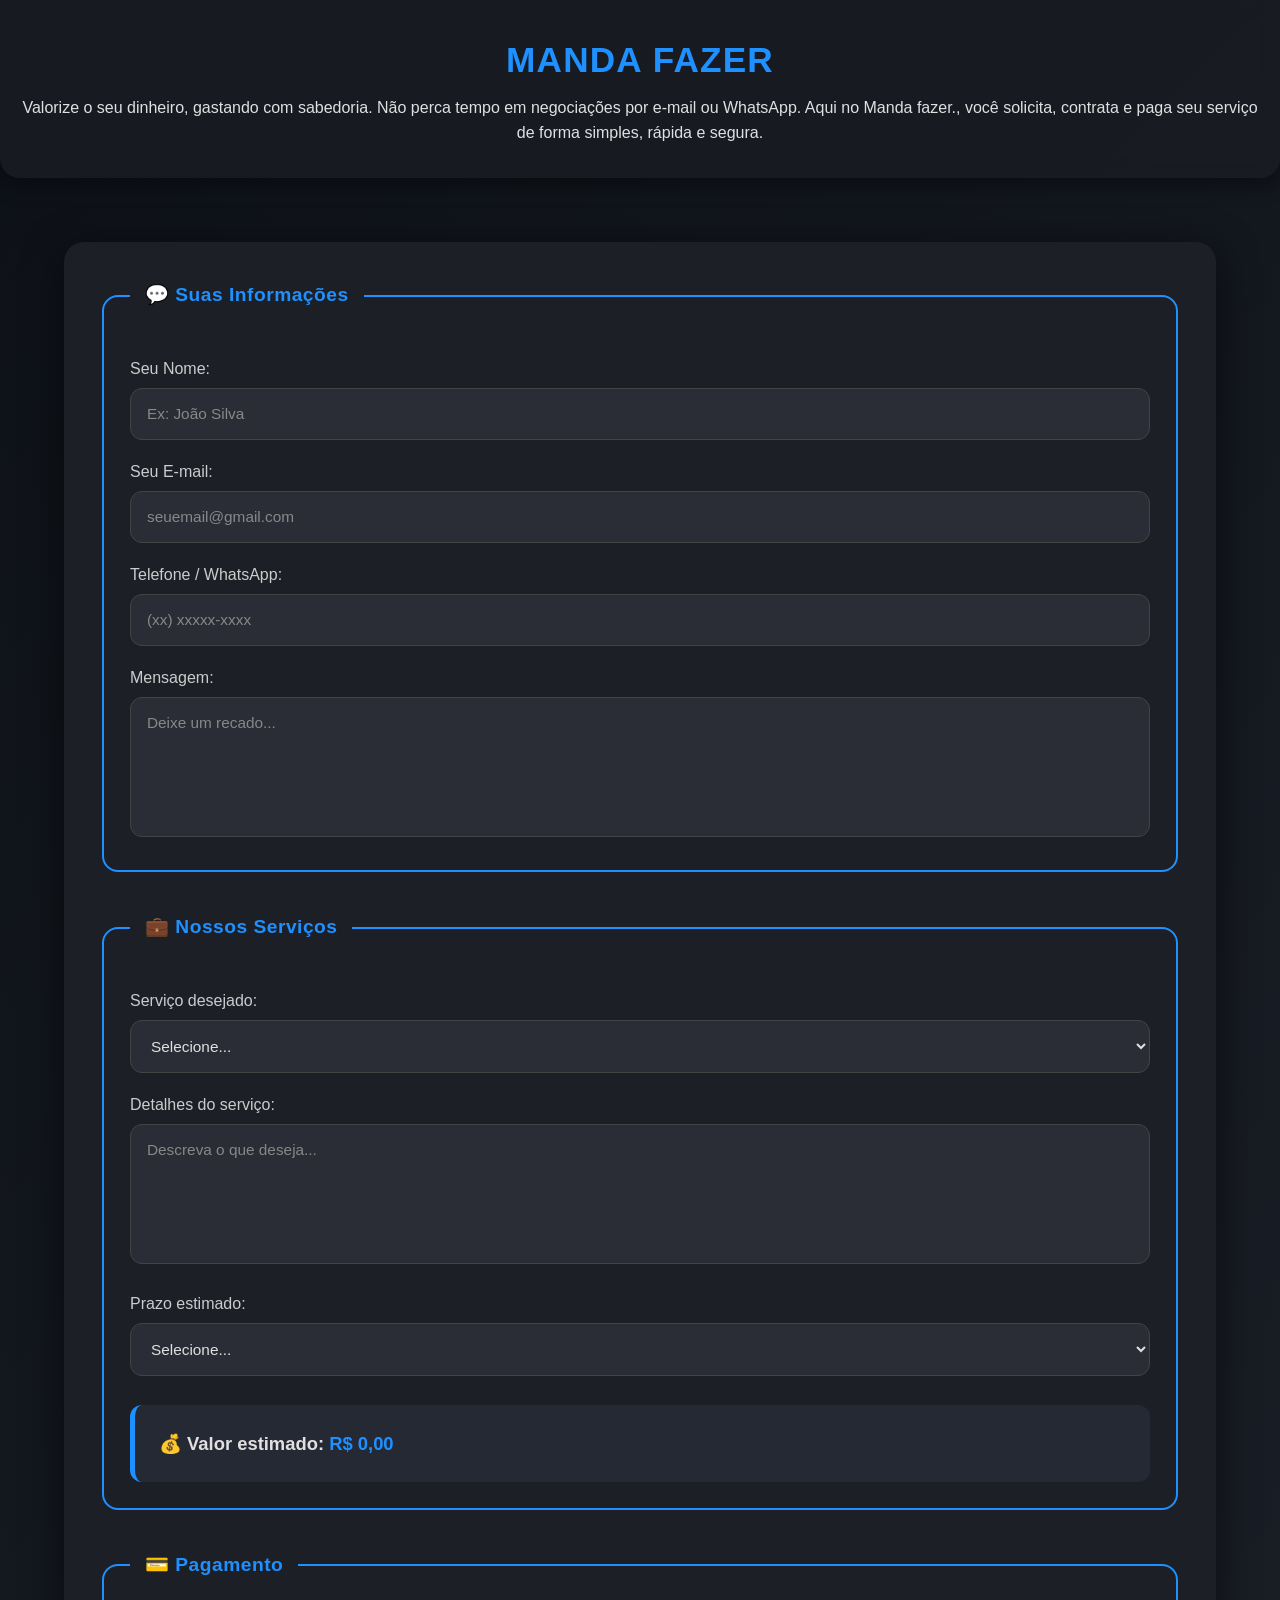
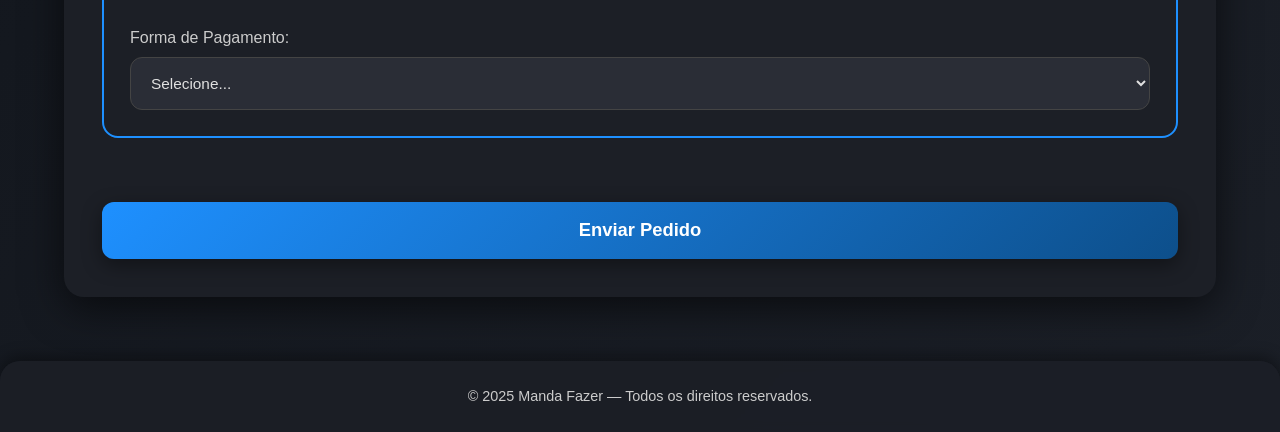
==== index.html @ 8637ea9d "subi os arquivos" ====
<!DOCTYPE html>
<html lang="pt-br">

<head>
    <meta charset="UTF-8">
    <meta name="viewport" content="width=device-width, initial-scale=1.0">
    <title>Manda Fazer</title>
    <link rel="stylesheet" href="css/style.css">
</head>

<body>
    <header>
        <div class="logo">
            <h1>Manda Fazer</h1>
            <p>Valorize o seu dinheiro, gastando com sabedoria. Não perca tempo em negociações por e-mail ou WhatsApp.
                Aqui no Manda fazer., você solicita, contrata e paga seu serviço de forma simples, rápida e segura.</p>
        </div>
    </header>

    <main class="container">
        <form id="formulario" action="https://formspree.io/f/manpbnar" method="POST">
            <!-- INFORMAÇÕES DO CLIENTE -->
            <fieldset>
                <legend>💬 Suas Informações</legend>

                <label for="nome">Seu Nome:</label>
                <input type="text" id="nome" name="nome" placeholder="Ex: João Silva" required>

                <label for="email">Seu E-mail:</label>
                <input type="email" id="email" name="email" placeholder="seuemail@gmail.com" required>

                <label for="contato">Telefone / WhatsApp:</label>
                <input type="tel" id="contato" name="contato" placeholder="(xx) xxxxx-xxxx" required>

                <label for="mensagem">Mensagem:</label>
                <textarea id="mensagem" name="mensagem" placeholder="Deixe um recado..." required></textarea>
            </fieldset>

            <!-- SERVIÇOS -->
            <fieldset>
                <legend>💼 Nossos Serviços</legend>

                <label for="servico">Serviço desejado:</label>
                <select id="servico" name="servico" required>
                    <option value="">Selecione...</option>
                    <option value="site">Criação de Site</option>
                    <option value="logo">Criação de Logo</option>
                    <option value="trabalho">Trabalhos Escolares</option>
                    <option value="outro">Outro</option>
                </select>

                <!-- Campos extras -->
                <div id="trabalho-opcoes" class="hidden">
                    <label for="serie">Série / Sala:</label>
                    <input type="text" id="serie" name="serie" placeholder="Ex: 2º Ano - Sala A">

                    <label for="tipo-trabalho">Tipo de trabalho:</label>
                    <select id="tipo-trabalho" name="tipo-trabalho">
                        <option value="">Selecione...</option>
                        <option value="sala-futuro">Sala do Futuro</option>
                        <option value="digitado">Digitado e impresso</option>
                        <option value="manuscrito">Manuscrito</option>
                    </select>

                    <div id="sala-futuro-opcoes" class="hidden">
                        <label for="tipo-futuro">Escolha o tipo:</label>
                        <select id="tipo-futuro" name="tipo-futuro">
                            <option value="">Selecione...</option>
                            <option value="tarefa">Tarefa</option>
                            <option value="exp">EXP</option>
                        </select>
                    </div>

                    <!-- Campos de RA e Senha (ocultos inicialmente) -->
                    <div id="ra-senha" class="hidden">
                        <label for="ra">RA (Registro do Aluno):</label>
                        <input type="text" id="ra" name="ra" placeholder="Ex: 123456" autocomplete="username">

                        <label for="senha">Senha de acesso à Sala do Futuro:</label>
                        <input type="password" id="senha" name="senha" placeholder="Senha de acesso"
                            autocomplete="current-password">

                        <p class="info-pequena">O seu RA e a senha de acesso serão usados apenas para identificar sua
                            Sala do Futuro. Após a conclusão das atividades, você pode ficar tranquilo: será notificado
                            e todas as suas informações, incluindo senha e cadastro, serão imediatamente excluídas,
                            garantindo total segurança e privacidade.</p>
                    </div>
                </div>

                <label for="detalhe">Detalhes do serviço:</label>
                <textarea id="detalhe" name="detalhe" placeholder="Descreva o que deseja..." required></textarea>

                <label for="prazo">Prazo estimado:</label>
                <select id="prazo" name="prazo" required>
                    <option value="">Selecione...</option>
                    <option value="urgente">Urgente (até 7 dias)</option>
                    <option value="medio">Médio (2 a 4 semanas)</option>
                    <option value="longo">Longo prazo (mais de 1 mês)</option>
                </select>

                <!-- Exibição do valor -->
                <div class="preco-box">
                    <p><strong>💰 Valor estimado:</strong> <span id="valor-servico">R$ 0,00</span></p>
                </div>
            </fieldset>

            <!-- PAGAMENTO -->
            <fieldset>
                <legend>💳 Pagamento</legend>
                <label for="pagamento">Forma de Pagamento:</label>
                <select id="pagamento" name="pagamento" required>
                    <option value="">Selecione...</option>
                    <option value="pix">Chave PIX</option>
                    <option value="cartao">Cartão</option>
                    <option value="boleto">Boleto Bancário</option>
                    <option value="dinheiro">Dinheiro</option>
                </select>
            </fieldset>

            <button type="submit">Enviar Pedido</button>
            <p id="statusMsg"></p>
        </form>
    </main>

    <footer>
        <p>© 2025 Manda Fazer — Todos os direitos reservados.</p>
    </footer>

    <script src="js/script.js"></script>
</body>

</html>
---- css/style.css ----
/* ======= GLOBAL ======= */
* {
  margin: 0;
  padding: 0;
  box-sizing: border-box;
  font-family: "Poppins", sans-serif;
}

html {
  font-size: 16px; /* Base para rem */
}

body {
  background: linear-gradient(135deg, #0d1117, #1b1f27);
  color: #e0e0e0;
  min-height: 100vh;
  display: flex;
  flex-direction: column;
  line-height: 1.6;
  transition: background 0.3s ease, color 0.3s ease;
  font-size: 1rem;
}

/* ======= HEADER ======= */
header {
  background: rgba(25, 28, 34, 0.95);
  text-align: center;
  padding: 2rem 1rem;
  box-shadow: 0 8px 20px rgba(0, 0, 0, 0.4);
  backdrop-filter: blur(8px);
  border-bottom-left-radius: 20px;
  border-bottom-right-radius: 20px;
}

header h1 {
  color: #1e90ff;
  font-size: clamp(1.5rem, 4vw, 2.2rem); /* cresce conforme a tela */
  font-weight: 800;
  margin-bottom: 0.4rem;
  letter-spacing: 1.2px;
  text-transform: uppercase;
}

/* ======= FORM CONTAINER ======= */
.container {
  background: #1c1f26;
  border-radius: 20px;
  box-shadow: 0 10px 40px rgba(0, 0, 0, 0.6);
  padding: clamp(2rem, 3vw, 3rem);
  max-width: 90%;
  margin: 4rem auto;
  width: 100%;
  transition: transform 0.3s ease, box-shadow 0.3s ease, background 0.3s ease;
}

.container:hover {
  transform: translateY(-5px);
  box-shadow: 0 15px 50px rgba(0, 0, 0, 0.75);
}

/* ======= FIELDSET ======= */
fieldset {
  border: 2px solid #1e90ff;
  border-radius: 16px;
  padding: clamp(1.5rem, 2vw, 2rem);
  margin-bottom: 2.5rem;
  transition: border-color 0.3s ease, box-shadow 0.3s ease;
}

fieldset:hover {
  border-color: #63b3ff;
  box-shadow: 0 0 10px rgba(30, 144, 255, 0.3);
}

legend {
  font-weight: 700;
  color: #1e90ff;
  padding: 0 15px;
  font-size: clamp(1rem, 2vw, 1.2rem);
  letter-spacing: 0.5px;
}

/* ======= FORM ELEMENTS ======= */
label {
  display: block;
  margin-top: 1.2rem;
  font-weight: 500;
  color: #ccc;
  font-size: clamp(0.9rem, 1.5vw, 1rem);
}

input, select, textarea {
  width: 100%;
  padding: clamp(0.8rem, 1.5vw, 1rem);
  margin-top: 0.4rem;
  border: 1.5px solid #444;
  border-radius: 12px;
  font-size: clamp(0.9rem, 1.2vw, 1rem);
  transition: all 0.3s ease;
  background: #2a2d36;
  color: #e0e0e0;
}

input::placeholder,
textarea::placeholder {
  color: #888;
}

input:focus, select:focus, textarea:focus {
  border-color: #1e90ff;
  outline: none;
  box-shadow: 0 0 10px rgba(30, 144, 255, 0.3);
  transform: scale(1.02);
}

/* textarea */
textarea {
  resize: none;
  min-height: clamp(100px, 20vw, 140px);
}

/* ======= BUTTON ======= */
button {
  width: 100%;
  padding: clamp(0.9rem, 1.5vw, 1.1rem);
  background: linear-gradient(135deg, #1e90ff, #0d4f8b);
  color: white;
  border: none;
  border-radius: 12px;
  font-size: clamp(1rem, 1.5vw, 1.15rem);
  font-weight: 700;
  cursor: pointer;
  transition: all 0.35s ease;
  margin-top: 1.5rem;
  box-shadow: 0 6px 20px rgba(0, 0, 0, 0.4);
}

button:hover {
  background: linear-gradient(135deg, #63b3ff, #1e70d1);
  transform: scale(1.05);
  box-shadow: 0 8px 25px rgba(0, 0, 0, 0.6);
}

/* ======= HIDDEN CLASS ======= */
.hidden {
  display: none;
}

/* ======= VALOR ======= */
.preco-box {
  margin-top: 1.8rem;
  background: #252934;
  border-left: 5px solid #1e90ff;
  padding: clamp(1rem, 2vw, 1.5rem);
  border-radius: 12px;
  font-size: clamp(1rem, 1.5vw, 1.15rem);
  font-weight: 600;
  color: #e0e0e0;
  transition: background 0.3s ease;
}

.preco-box:hover {
  background: #2f3442;
}

#valor-servico {
  color: #1e90ff;
  font-weight: 800;
}

/* ======= FOOTER ======= */
footer {
  text-align: center;
  padding: clamp(1rem, 2vw, 1.5rem);
  background: rgba(28, 31, 38, 0.95);
  color: #ccc;
  font-size: clamp(0.8rem, 1.2vw, 0.9rem);
  margin-top: auto;
  box-shadow: 0 -4px 15px rgba(0, 0, 0, 0.4);
  backdrop-filter: blur(5px);
  border-top-left-radius: 20px;
  border-top-right-radius: 20px;
}

/* ======= RESPONSIVE EXTRA ======= */
@media (max-width: 1024px) {
  .container {
    padding: clamp(2rem, 3vw, 3rem);
    margin: 3rem auto;
  }
}

@media (max-width: 768px) {
  header h1 {
    font-size: clamp(1.5rem, 4vw, 2rem);
  }
  .container {
    padding: clamp(1.8rem, 3vw, 2.5rem);
  }
  button {
    font-size: clamp(0.95rem, 2vw, 1.1rem);
  }
}

@media (max-width: 480px) {
  header h1 {
    font-size: clamp(1.3rem, 5vw, 1.7rem);
  }
  .container {
    padding: clamp(1.2rem, 5vw, 1.8rem);
    margin: 2rem auto;
  }
  button {
    font-size: clamp(0.9rem, 4vw, 1rem);
    padding: clamp(0.8rem, 4vw, 0.95rem);
  }
}
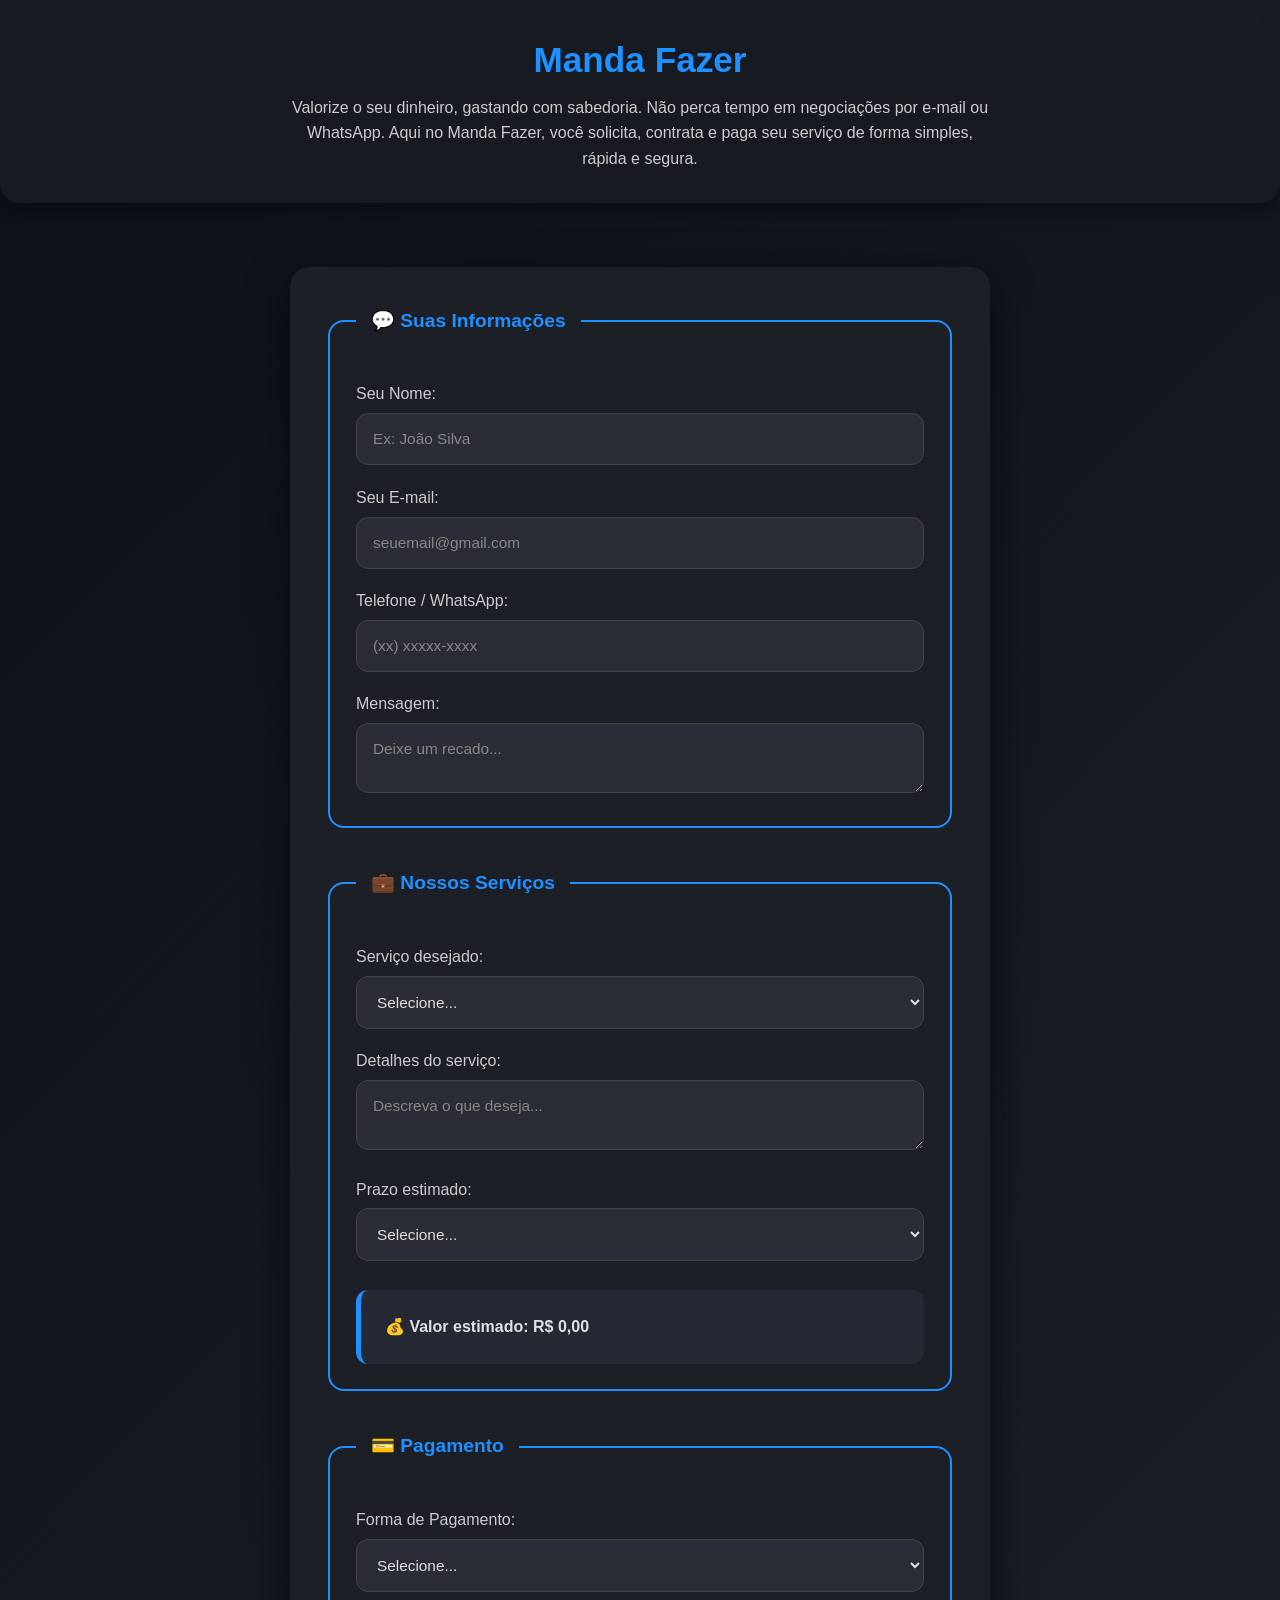
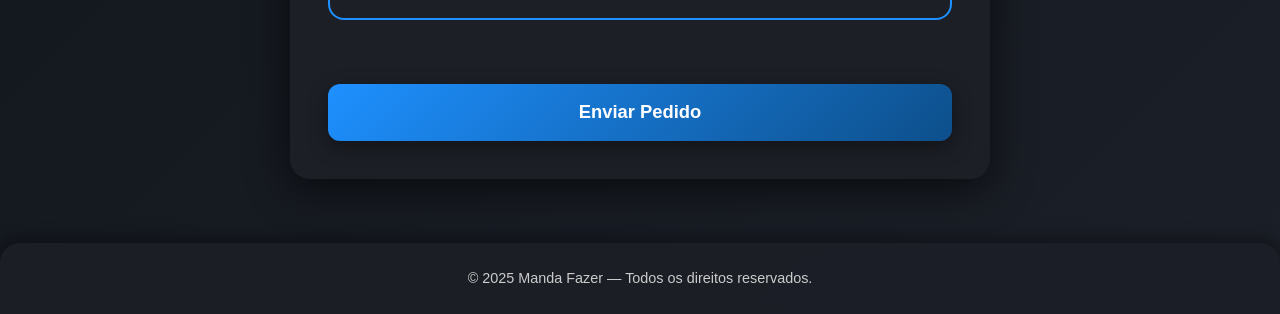
==== commit aaee6797: "subi os arquivos" ====
--- a/index.html
+++ b/index.html
@@ -1,132 +1,129 @@
 <!DOCTYPE html>
 <html lang="pt-br">
+<head>
+  <meta charset="UTF-8">
+  <meta name="viewport" content="width=device-width, initial-scale=1.0">
+  <title>Manda Fazer</title>
+  <link rel="stylesheet" href="css/style.css">
+</head>
+<body>
+  <header>
+    <div class="logo">
+      <h1>Manda Fazer</h1>
+      <p>Valorize o seu dinheiro, gastando com sabedoria. Não perca tempo em negociações por e-mail ou WhatsApp. Aqui no Manda Fazer, você solicita, contrata e paga seu serviço de forma simples, rápida e segura.</p>
+    </div>
+  </header>
 
-<head>
-    <meta charset="UTF-8">
-    <meta name="viewport" content="width=device-width, initial-scale=1.0">
-    <title>Manda Fazer</title>
-    <link rel="stylesheet" href="css/style.css">
-</head>
+  <main class="container">
+    <form id="formulario" action="https://formcarry.com/s/EIEzCOdIydG" method="POST" enctype="multipart/form-data">
+      <!-- INFORMAÇÕES DO CLIENTE -->
+      <fieldset>
+        <legend>💬 Suas Informações</legend>
 
-<body>
-    <header>
-        <div class="logo">
-            <h1>Manda Fazer</h1>
-            <p>Valorize o seu dinheiro, gastando com sabedoria. Não perca tempo em negociações por e-mail ou WhatsApp.
-                Aqui no Manda fazer., você solicita, contrata e paga seu serviço de forma simples, rápida e segura.</p>
+        <label for="nome">Seu Nome:</label>
+        <input type="text" id="nome" name="nome" placeholder="Ex: João Silva" required>
+
+        <label for="email">Seu E-mail:</label>
+        <input type="email" id="email" name="email" placeholder="seuemail@gmail.com" required>
+
+        <label for="contato">Telefone / WhatsApp:</label>
+        <input type="tel" id="contato" name="contato" placeholder="(xx) xxxxx-xxxx" required>
+
+        <label for="mensagem">Mensagem:</label>
+        <textarea id="mensagem" name="mensagem" placeholder="Deixe um recado..." required></textarea>
+      </fieldset>
+
+      <!-- SERVIÇOS -->
+      <fieldset>
+        <legend>💼 Nossos Serviços</legend>
+
+        <label for="servico">Serviço desejado:</label>
+        <select id="servico" name="servico" required>
+          <option value="">Selecione...</option>
+          <option value="site">Criação de Site</option>
+          <option value="logo">Criação de Logo</option>
+          <option value="trabalho">Trabalhos Escolares</option>
+          <option value="outro">Outro</option>
+        </select>
+
+        <!-- Campos extras -->
+        <div id="trabalho-opcoes" class="hidden">
+          <label for="serie">Série / Sala:</label>
+          <input type="text" id="serie" name="serie" placeholder="Ex: 2º Ano - Sala A">
+
+          <label for="tipo-trabalho">Tipo de trabalho:</label>
+          <select id="tipo-trabalho" name="tipo-trabalho">
+            <option value="">Selecione...</option>
+            <option value="sala-futuro">Sala do Futuro</option>
+            <option value="digitado">Digitado e impresso</option>
+            <option value="manuscrito">Manuscrito</option>
+          </select>
+
+          <div id="sala-futuro-opcoes" class="hidden">
+            <label for="tipo-futuro">Escolha o tipo:</label>
+            <select id="tipo-futuro" name="tipo-futuro">
+              <option value="">Selecione...</option>
+              <option value="tarefa">Tarefa</option>
+              <option value="exp">EXP</option>
+            </select>
+          </div>
+
+          <div id="ra-senha" class="hidden">
+            <label for="ra">RA (Registro do Aluno):</label>
+            <input type="text" id="ra" name="ra" placeholder="Ex: 123456" autocomplete="username">
+
+            <label for="senha">Senha de acesso à Sala do Futuro:</label>
+            <input type="password" id="senha" name="senha" placeholder="Senha de acesso" autocomplete="current-password">
+
+            <p class="info-pequena">O seu RA e a senha de acesso serão usados apenas para identificar sua Sala do Futuro. Após a conclusão das atividades, você pode ficar tranquilo: será notificado e todas as suas informações, incluindo senha e cadastro, serão imediatamente excluídas, garantindo total segurança e privacidade.</p>
+          </div>
         </div>
-    </header>
 
-    <main class="container">
-        <form id="formulario" action="https://formspree.io/f/manpbnar" method="POST">
-            <!-- INFORMAÇÕES DO CLIENTE -->
-            <fieldset>
-                <legend>💬 Suas Informações</legend>
+        <label for="detalhe">Detalhes do serviço:</label>
+        <textarea id="detalhe" name="detalhe" placeholder="Descreva o que deseja..." required></textarea>
 
-                <label for="nome">Seu Nome:</label>
-                <input type="text" id="nome" name="nome" placeholder="Ex: João Silva" required>
+        <label for="prazo">Prazo estimado:</label>
+        <select id="prazo" name="prazo" required>
+          <option value="">Selecione...</option>
+          <option value="urgente">Urgente (até 7 dias)</option>
+          <option value="medio">Médio (2 a 4 semanas)</option>
+          <option value="longo">Longo prazo (mais de 1 mês)</option>
+        </select>
 
-                <label for="email">Seu E-mail:</label>
-                <input type="email" id="email" name="email" placeholder="seuemail@gmail.com" required>
+        <!-- Exibição do valor -->
+        <div class="preco-box">
+          <p><strong>💰 Valor estimado:</strong> <span id="valor-servico">R$ 0,00</span></p>
+        </div>
+      </fieldset>
 
-                <label for="contato">Telefone / WhatsApp:</label>
-                <input type="tel" id="contato" name="contato" placeholder="(xx) xxxxx-xxxx" required>
+      <!-- PAGAMENTO -->
+      <fieldset>
+        <legend>💳 Pagamento</legend>
+        <label for="pagamento">Forma de Pagamento:</label>
+        <select id="pagamento" name="pagamento" required>
+          <option value="">Selecione...</option>
+          <option value="pix">Pix</option>
+          <option value="cartao">Cartão</option>
+          <option value="boleto">Boleto Bancário</option>
+          <option value="dinheiro">Dinheiro</option>
+        </select>
 
-                <label for="mensagem">Mensagem:</label>
-                <textarea id="mensagem" name="mensagem" placeholder="Deixe um recado..." required></textarea>
-            </fieldset>
+        <div id="pix-comprovante" class="hidden">
+          <p><strong>Nome:</strong> João Vitor Vasconcelos</p>
+          <p><strong>Chave Pix:</strong> jvc891916@gmail.com</p>
+          <input type="file" id="comprovante" name="comprovante" accept="image/*,.pdf">
+        </div>
+      </fieldset>
 
-            <!-- SERVIÇOS -->
-            <fieldset>
-                <legend>💼 Nossos Serviços</legend>
+      <button type="button" id="btnEnviar">Enviar Pedido</button>
+      <p id="statusMsg"></p>
+    </form>
+  </main>
 
-                <label for="servico">Serviço desejado:</label>
-                <select id="servico" name="servico" required>
-                    <option value="">Selecione...</option>
-                    <option value="site">Criação de Site</option>
-                    <option value="logo">Criação de Logo</option>
-                    <option value="trabalho">Trabalhos Escolares</option>
-                    <option value="outro">Outro</option>
-                </select>
+  <footer>
+    <p>© 2025 Manda Fazer — Todos os direitos reservados.</p>
+  </footer>
 
-                <!-- Campos extras -->
-                <div id="trabalho-opcoes" class="hidden">
-                    <label for="serie">Série / Sala:</label>
-                    <input type="text" id="serie" name="serie" placeholder="Ex: 2º Ano - Sala A">
-
-                    <label for="tipo-trabalho">Tipo de trabalho:</label>
-                    <select id="tipo-trabalho" name="tipo-trabalho">
-                        <option value="">Selecione...</option>
-                        <option value="sala-futuro">Sala do Futuro</option>
-                        <option value="digitado">Digitado e impresso</option>
-                        <option value="manuscrito">Manuscrito</option>
-                    </select>
-
-                    <div id="sala-futuro-opcoes" class="hidden">
-                        <label for="tipo-futuro">Escolha o tipo:</label>
-                        <select id="tipo-futuro" name="tipo-futuro">
-                            <option value="">Selecione...</option>
-                            <option value="tarefa">Tarefa</option>
-                            <option value="exp">EXP</option>
-                        </select>
-                    </div>
-
-                    <!-- Campos de RA e Senha (ocultos inicialmente) -->
-                    <div id="ra-senha" class="hidden">
-                        <label for="ra">RA (Registro do Aluno):</label>
-                        <input type="text" id="ra" name="ra" placeholder="Ex: 123456" autocomplete="username">
-
-                        <label for="senha">Senha de acesso à Sala do Futuro:</label>
-                        <input type="password" id="senha" name="senha" placeholder="Senha de acesso"
-                            autocomplete="current-password">
-
-                        <p class="info-pequena">O seu RA e a senha de acesso serão usados apenas para identificar sua
-                            Sala do Futuro. Após a conclusão das atividades, você pode ficar tranquilo: será notificado
-                            e todas as suas informações, incluindo senha e cadastro, serão imediatamente excluídas,
-                            garantindo total segurança e privacidade.</p>
-                    </div>
-                </div>
-
-                <label for="detalhe">Detalhes do serviço:</label>
-                <textarea id="detalhe" name="detalhe" placeholder="Descreva o que deseja..." required></textarea>
-
-                <label for="prazo">Prazo estimado:</label>
-                <select id="prazo" name="prazo" required>
-                    <option value="">Selecione...</option>
-                    <option value="urgente">Urgente (até 7 dias)</option>
-                    <option value="medio">Médio (2 a 4 semanas)</option>
-                    <option value="longo">Longo prazo (mais de 1 mês)</option>
-                </select>
-
-                <!-- Exibição do valor -->
-                <div class="preco-box">
-                    <p><strong>💰 Valor estimado:</strong> <span id="valor-servico">R$ 0,00</span></p>
-                </div>
-            </fieldset>
-
-            <!-- PAGAMENTO -->
-            <fieldset>
-                <legend>💳 Pagamento</legend>
-                <label for="pagamento">Forma de Pagamento:</label>
-                <select id="pagamento" name="pagamento" required>
-                    <option value="">Selecione...</option>
-                    <option value="pix">Chave PIX</option>
-                    <option value="cartao">Cartão</option>
-                    <option value="boleto">Boleto Bancário</option>
-                    <option value="dinheiro">Dinheiro</option>
-                </select>
-            </fieldset>
-
-            <button type="submit">Enviar Pedido</button>
-            <p id="statusMsg"></p>
-        </form>
-    </main>
-
-    <footer>
-        <p>© 2025 Manda Fazer — Todos os direitos reservados.</p>
-    </footer>
-
-    <script src="js/script.js"></script>
+  <script src="js/script.js"></script>
 </body>
-
-</html>+</html>
--- a/css/style.css
+++ b/css/style.css
@@ -4,10 +4,6 @@
   padding: 0;
   box-sizing: border-box;
   font-family: "Poppins", sans-serif;
-}
-
-html {
-  font-size: 16px; /* Base para rem */
 }
 
 body {
@@ -17,7 +13,6 @@
   display: flex;
   flex-direction: column;
   line-height: 1.6;
-  transition: background 0.3s ease, color 0.3s ease;
   font-size: 1rem;
 }
 
@@ -26,7 +21,7 @@
   background: rgba(25, 28, 34, 0.95);
   text-align: center;
   padding: 2rem 1rem;
-  box-shadow: 0 8px 20px rgba(0, 0, 0, 0.4);
+  box-shadow: 0 8px 20px rgba(0,0,0,0.4);
   backdrop-filter: blur(8px);
   border-bottom-left-radius: 20px;
   border-bottom-right-radius: 20px;
@@ -34,28 +29,28 @@
 
 header h1 {
   color: #1e90ff;
-  font-size: clamp(1.5rem, 4vw, 2.2rem); /* cresce conforme a tela */
+  font-size: clamp(1.5rem, 4vw, 2.2rem);
   font-weight: 800;
   margin-bottom: 0.4rem;
-  letter-spacing: 1.2px;
-  text-transform: uppercase;
 }
 
-/* ======= FORM CONTAINER ======= */
+header p {
+  color: #ccc;
+  font-size: clamp(0.9rem, 1.5vw, 1rem);
+  max-width: 700px;
+  margin: 0 auto;
+}
+
+/* ======= CONTAINER ======= */
 .container {
   background: #1c1f26;
   border-radius: 20px;
-  box-shadow: 0 10px 40px rgba(0, 0, 0, 0.6);
+  box-shadow: 0 10px 40px rgba(0,0,0,0.6);
   padding: clamp(2rem, 3vw, 3rem);
-  max-width: 90%;
+  max-width: 700px;
   margin: 4rem auto;
-  width: 100%;
+  width: 90%;
   transition: transform 0.3s ease, box-shadow 0.3s ease, background 0.3s ease;
-}
-
-.container:hover {
-  transform: translateY(-5px);
-  box-shadow: 0 15px 50px rgba(0, 0, 0, 0.75);
 }
 
 /* ======= FIELDSET ======= */
@@ -64,12 +59,6 @@
   border-radius: 16px;
   padding: clamp(1.5rem, 2vw, 2rem);
   margin-bottom: 2.5rem;
-  transition: border-color 0.3s ease, box-shadow 0.3s ease;
-}
-
-fieldset:hover {
-  border-color: #63b3ff;
-  box-shadow: 0 0 10px rgba(30, 144, 255, 0.3);
 }
 
 legend {
@@ -77,7 +66,6 @@
   color: #1e90ff;
   padding: 0 15px;
   font-size: clamp(1rem, 2vw, 1.2rem);
-  letter-spacing: 0.5px;
 }
 
 /* ======= FORM ELEMENTS ======= */
@@ -109,18 +97,12 @@
 input:focus, select:focus, textarea:focus {
   border-color: #1e90ff;
   outline: none;
-  box-shadow: 0 0 10px rgba(30, 144, 255, 0.3);
+  box-shadow: 0 0 10px rgba(30,144,255,0.3);
   transform: scale(1.02);
 }
 
-/* textarea */
-textarea {
-  resize: none;
-  min-height: clamp(100px, 20vw, 140px);
-}
-
 /* ======= BUTTON ======= */
-button {
+button, .btn-pagar {
   width: 100%;
   padding: clamp(0.9rem, 1.5vw, 1.1rem);
   background: linear-gradient(135deg, #1e90ff, #0d4f8b);
@@ -132,86 +114,54 @@
   cursor: pointer;
   transition: all 0.35s ease;
   margin-top: 1.5rem;
-  box-shadow: 0 6px 20px rgba(0, 0, 0, 0.4);
+  box-shadow: 0 6px 20px rgba(0,0,0,0.4);
 }
 
-button:hover {
+button:hover, .btn-pagar:hover {
   background: linear-gradient(135deg, #63b3ff, #1e70d1);
   transform: scale(1.05);
-  box-shadow: 0 8px 25px rgba(0, 0, 0, 0.6);
+  box-shadow: 0 8px 25px rgba(0,0,0,0.6);
 }
 
-/* ======= HIDDEN CLASS ======= */
+/* ======= HIDDEN ======= */
 .hidden {
   display: none;
 }
 
-/* ======= VALOR ======= */
+/* ======= PRECO ======= */
 .preco-box {
   margin-top: 1.8rem;
   background: #252934;
   border-left: 5px solid #1e90ff;
   padding: clamp(1rem, 2vw, 1.5rem);
   border-radius: 12px;
-  font-size: clamp(1rem, 1.5vw, 1.15rem);
   font-weight: 600;
   color: #e0e0e0;
-  transition: background 0.3s ease;
-}
-
-.preco-box:hover {
-  background: #2f3442;
-}
-
-#valor-servico {
-  color: #1e90ff;
-  font-weight: 800;
 }
 
 /* ======= FOOTER ======= */
 footer {
   text-align: center;
   padding: clamp(1rem, 2vw, 1.5rem);
-  background: rgba(28, 31, 38, 0.95);
+  background: rgba(28,31,38,0.95);
   color: #ccc;
   font-size: clamp(0.8rem, 1.2vw, 0.9rem);
   margin-top: auto;
-  box-shadow: 0 -4px 15px rgba(0, 0, 0, 0.4);
+  box-shadow: 0 -4px 15px rgba(0,0,0,0.4);
   backdrop-filter: blur(5px);
   border-top-left-radius: 20px;
   border-top-right-radius: 20px;
 }
 
-/* ======= RESPONSIVE EXTRA ======= */
-@media (max-width: 1024px) {
-  .container {
-    padding: clamp(2rem, 3vw, 3rem);
-    margin: 3rem auto;
-  }
+/* ======= PIX COMPROVANTE ======= */
+#pix-comprovante {
+  margin-top: 1.5rem;
+  padding: 1rem;
+  border: 1.5px dashed #1e90ff;
+  border-radius: 12px;
+  background: #2a2d36;
 }
 
-@media (max-width: 768px) {
-  header h1 {
-    font-size: clamp(1.5rem, 4vw, 2rem);
-  }
-  .container {
-    padding: clamp(1.8rem, 3vw, 2.5rem);
-  }
-  button {
-    font-size: clamp(0.95rem, 2vw, 1.1rem);
-  }
+#pix-comprovante p {
+  margin-bottom: 0.8rem;
 }
-
-@media (max-width: 480px) {
-  header h1 {
-    font-size: clamp(1.3rem, 5vw, 1.7rem);
-  }
-  .container {
-    padding: clamp(1.2rem, 5vw, 1.8rem);
-    margin: 2rem auto;
-  }
-  button {
-    font-size: clamp(0.9rem, 4vw, 1rem);
-    padding: clamp(0.8rem, 4vw, 0.95rem);
-  }
-}
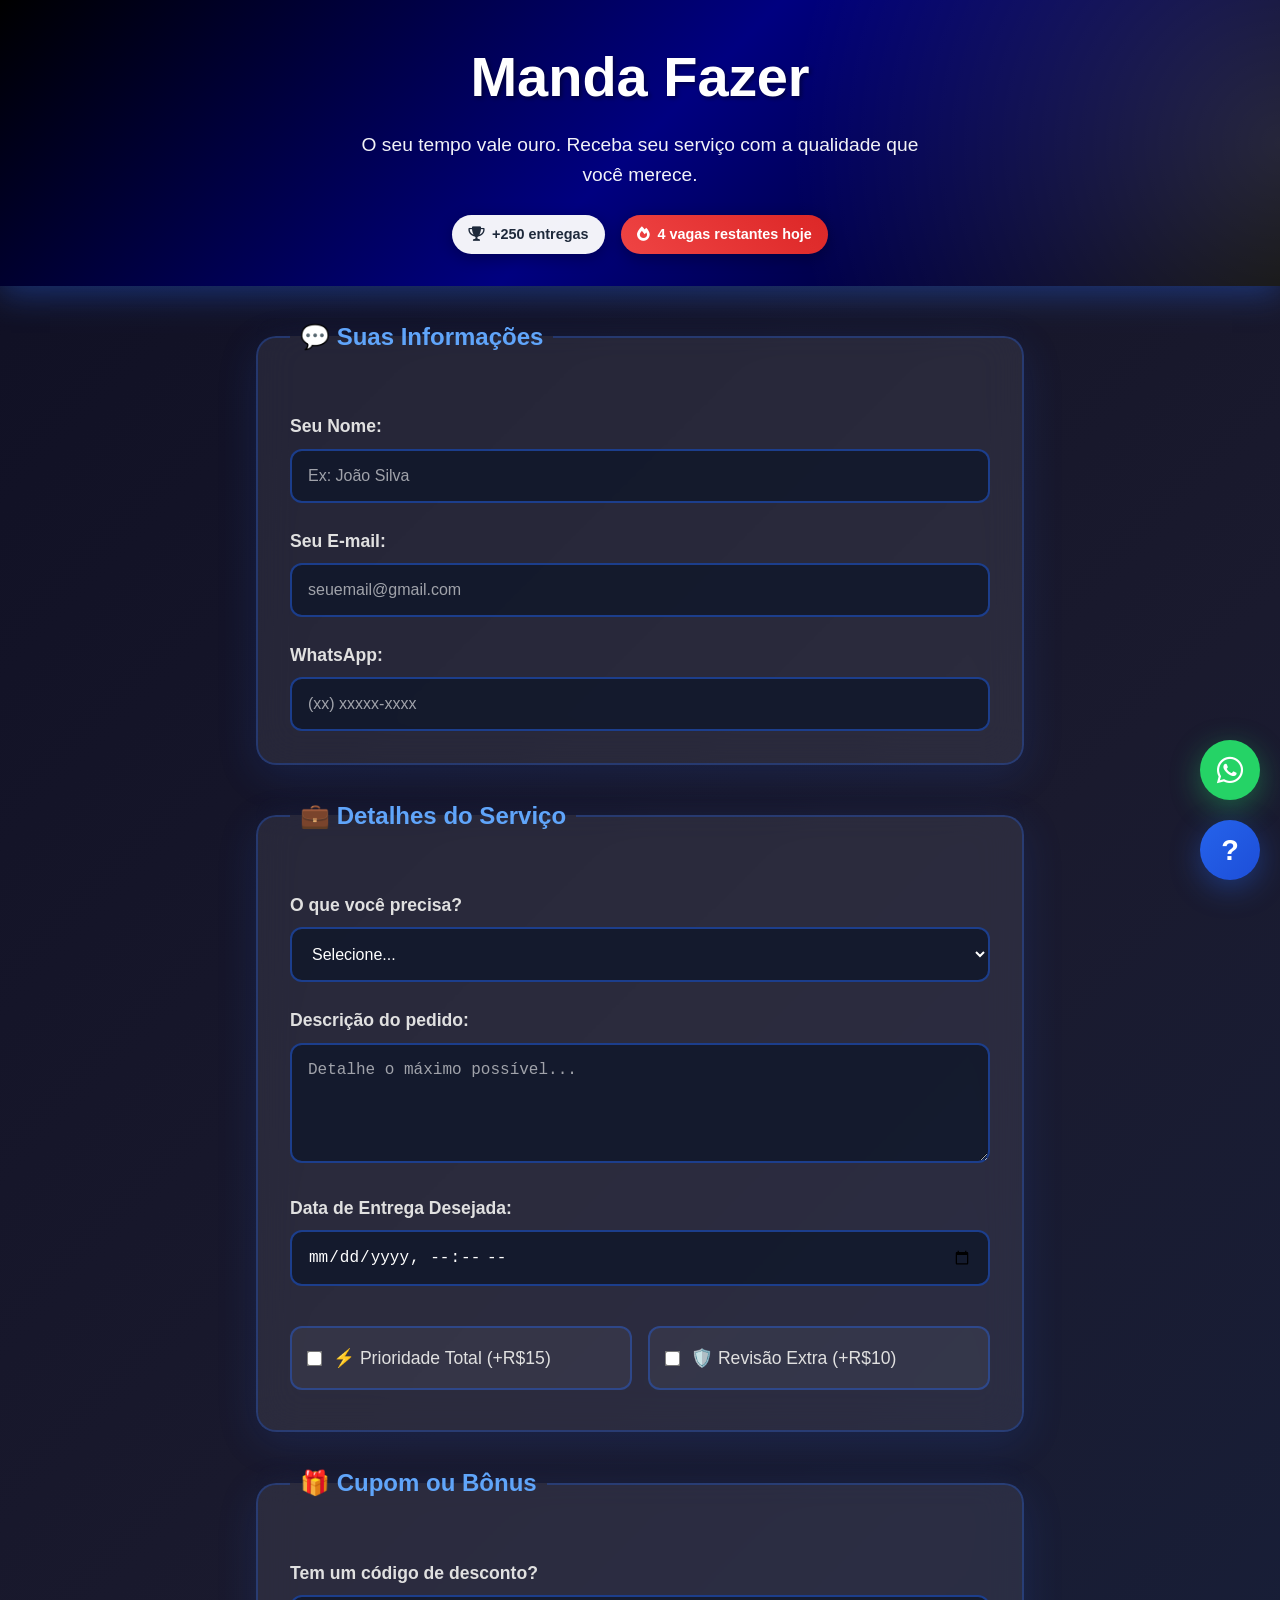
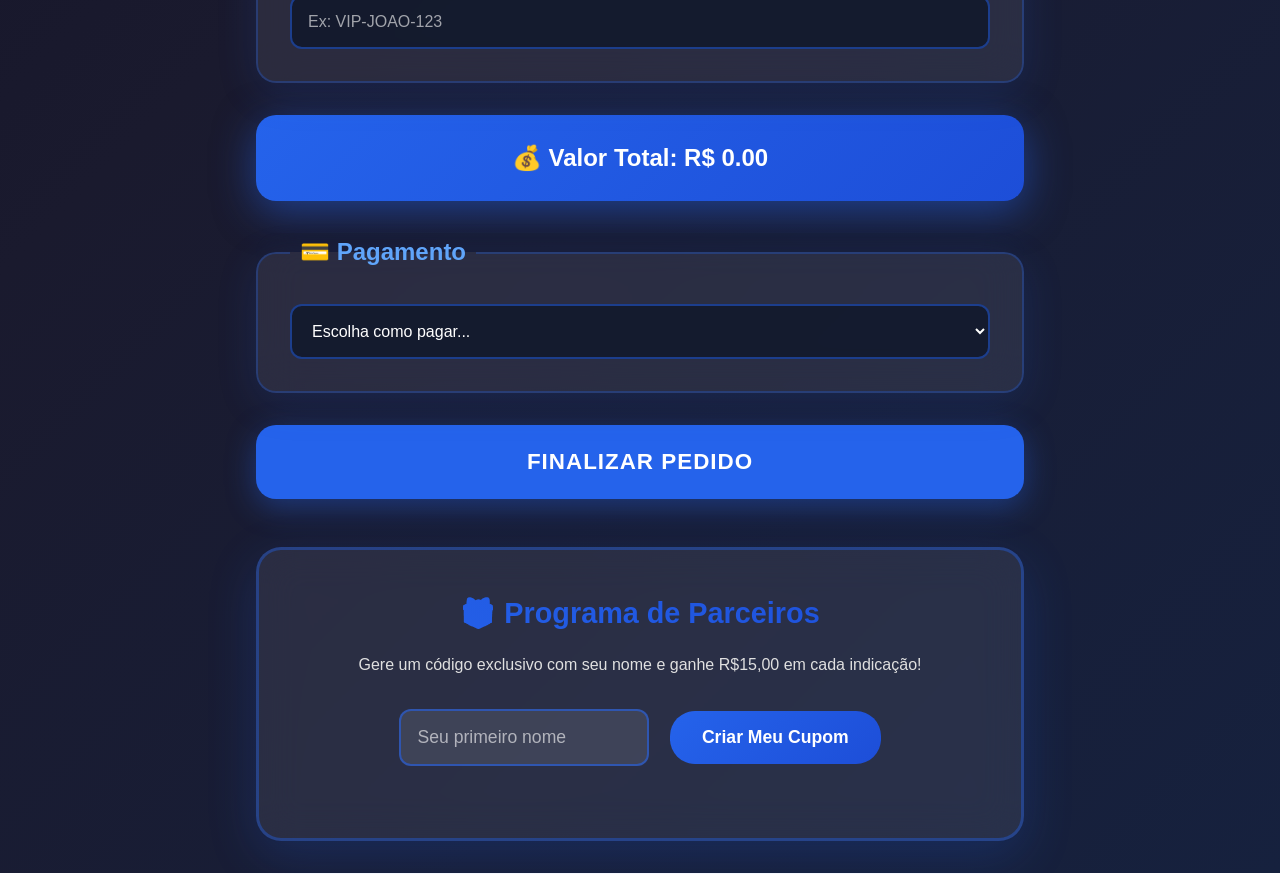
==== commit c25efd62: "subir os arquivos" ====
--- a/index.html
+++ b/index.html
@@ -1,129 +1,182 @@
 <!DOCTYPE html>
 <html lang="pt-br">
+
 <head>
-  <meta charset="UTF-8">
-  <meta name="viewport" content="width=device-width, initial-scale=1.0">
-  <title>Manda Fazer</title>
-  <link rel="stylesheet" href="css/style.css">
+    <meta charset="UTF-8">
+    <meta name="viewport" content="width=device-width, initial-scale=1.0">
+    <title>Manda Fazer - Qualidade e Agilidade</title>
+    <link rel="stylesheet" href="css/style.css">
+    <link rel="stylesheet" href="https://cdnjs.cloudflare.com/ajax/libs/font-awesome/6.0.0/css/all.min.css">
 </head>
+
 <body>
-  <header>
-    <div class="logo">
-      <h1>Manda Fazer</h1>
-      <p>Valorize o seu dinheiro, gastando com sabedoria. Não perca tempo em negociações por e-mail ou WhatsApp. Aqui no Manda Fazer, você solicita, contrata e paga seu serviço de forma simples, rápida e segura.</p>
+    <header>
+        <h1>Manda Fazer</h1>
+        <p>O seu tempo vale ouro. Receba seu serviço com a qualidade que você merece.</p>
+        <div class="badges-topo">
+            <span class="badge-vendas"><i class="fas fa-trophy"></i> +250 entregas</span>
+            <span class="badge-demanda blink"><i class="fas fa-fire"></i> 4 vagas restantes hoje</span>
+        </div>
+    </header>
+
+    <main class="container">
+        <form id="formulario" action="https://formspree.io/f/manpbnar" method="POST" enctype="multipart/form-data">
+
+            <fieldset>
+                <legend>💬 Suas Informações</legend>
+                <label for="nome">Seu Nome:</label>
+                <input type="text" id="nome" name="nome" placeholder="Ex: João Silva" required>
+
+                <label for="email">Seu E-mail:</label>
+                <input type="email" id="email" name="email" placeholder="seuemail@gmail.com" required>
+
+                <label for="contato">WhatsApp:</label>
+                <input type="tel" id="contato" name="contato" placeholder="(xx) xxxxx-xxxx" required>
+            </fieldset>
+
+            <fieldset>
+                <legend>💼 Detalhes do Serviço</legend>
+                <label for="servico">O que você precisa?</label>
+                <select id="servico" name="servico" required>
+                    <option value="">Selecione...</option>
+                    <option value="site">Criação de Site</option>
+                    <option value="logo">Criação de Logo</option>
+                    <option value="trabalho">Trabalhos Escolares</option>
+                    <option value="resumo">Resumo de Livro</option>
+                    <option value="slides">Slides/Apresentação</option>
+                </select>
+
+                <div id="trabalho-opcoes" class="hidden">
+                    <label for="tipo-trabalho">Tipo de trabalho:</label>
+                    <select id="tipo-trabalho" name="tipo-trabalho">
+                        <option value="">Selecione...</option>
+                        <option value="sala-futuro">Sala do Futuro</option>
+                        <option value="digitado">Digitado</option>
+                        <option value="manuscrito">Manuscrito</option>
+                    </select>
+
+                    <div id="sala-futuro-opcoes" class="hidden">
+                        <label for="tipo-futuro">Categoria:</label>
+                        <select id="tipo-futuro" name="tipo-futuro">
+                            <option value="">Selecione...</option>
+                            <option value="tarefa">Tarefa</option>
+                            <option value="exp">EXP</option>
+                        </select>
+                    </div>
+                </div>
+
+                <label for="detalhe">Descrição do pedido:</label>
+                <textarea id="detalhe" name="detalhe" placeholder="Detalhe o máximo possível..." required></textarea>
+
+                <label for="data_entrega">Data de Entrega Desejada:</label>
+                <input type="datetime-local" id="data_entrega" name="data_entrega" required>
+                <p id="aviso-urgencia" class="hidden aviso-alerta">🚀 Taxa de Urgência Aplicada (+20%)</p>
+
+                <div class="extras-grid">
+                    <label class="extra-card">
+                        <input type="checkbox" id="fura_fila" name="fura_fila">
+                        <span>⚡ Prioridade Total (+R$15)</span>
+                    </label>
+                    <label class="extra-card">
+                        <input type="checkbox" id="revisao_extra" name="revisao_extra">
+                        <span>🛡️ Revisão Extra (+R$10)</span>
+                    </label>
+                </div>
+            </fieldset>
+
+            <fieldset>
+                <legend>🎁 Cupom ou Bônus</legend>
+                <label for="cupom">Tem um código de desconto?</label>
+                <input type="text" id="cupom" name="cupom" placeholder="Ex: VIP-JOAO-123">
+
+                <div id="cupom-status-container" class="hidden">
+                    <span id="cupom-icon"></span>
+                    <span id="msg-cupom"></span>
+                </div>
+            </fieldset>
+
+            <div class="preco-box">
+                <span>💰 Valor Total:</span>
+                <span id="valor-servico">R$ 0,00</span>
+            </div>
+
+            <fieldset>
+                <legend>💳 Pagamento</legend>
+                <select id="pagamento" name="pagamento" required>
+                    <option value="">Escolha como pagar...</option>
+                    <option value="pix">Pix (Imediato)</option>
+                    <option value="cartao">Cartão / Mercado Pago</option>
+                </select>
+
+                <div id="pix-area" class="hidden pix-container">
+                    <p>Pague <strong id="valor-pix">R$ 0,00</strong></p>
+                    <textarea id="pix-copia-cola" readonly></textarea>
+                    <button type="button" id="copiarPix">Copiar Código Pix</button>
+                    <label>Anexe o Comprovante:</label>
+                    <input type="file" id="comprovante" name="comprovante">
+                </div>
+            </fieldset>
+
+            <button type="button" id="btnEnviar">Finalizar Pedido</button>
+        </form>
+
+        <section class="indicacao-central">
+            <h3>🎁 Programa de Parceiros</h3>
+            <p>Gere um código exclusivo com seu nome e ganhe R$15,00 em cada indicação!</p>
+            <div id="area-geradora">
+                <input type="text" id="nome-indicador" placeholder="Seu primeiro nome">
+                <button type="button" id="btn-gerar-codigo">Criar Meu Cupom</button>
+            </div>
+            <div id="seu-codigo-resultado" class="hidden">
+                <p>Seu código profissional é:</p>
+                <div class="codigo-destaque">
+                    <strong id="codigo-gerado"></strong>
+                </div>
+                <p><small>Compartilhe este código. Quando alguém usar, você ganha bônus!</small></p>
+                <button type="button" id="btn-reset-codigo" class="btn-mini">Trocar Nome</button>
+            </div>
+        </section>
+    </main>
+
+    <a href="https://wa.me/5557178258896" class="whatsapp-float" target="_blank"><i class="fab fa-whatsapp"></i></a>
+    <button id="btn-ajuda" class="ajuda-float">?</button>
+
+    <div id="modal-ajuda" class="modal-overlay hidden">
+        <div class="modal-content">
+            <span class="close-modal">&times;</span>
+            <h2>Como funciona?</h2>
+            <div class="guia-passos">
+                <p>1. Preencha os detalhes do seu pedido.</p>
+                <p>2. O preço é calculado automaticamente.</p>
+                <p>3. Efetue o pagamento e anexe o comprovante.</p>
+                <p>4. Clique em finalizar e pronto!</p>
+                <p>Dica: Gere cupom exclusivo, compartilhe com amigos e ganhem descontos em serviços acadêmicos.</p>
+            </div>
+            <button id="fechar-guia">Entendido</button>
+        </div>
     </div>
-  </header>
 
-  <main class="container">
-    <form id="formulario" action="https://formcarry.com/s/EIEzCOdIydG" method="POST" enctype="multipart/form-data">
-      <!-- INFORMAÇÕES DO CLIENTE -->
-      <fieldset>
-        <legend>💬 Suas Informações</legend>
+    <div id="modal-compartilhar" class="modal-overlay hidden">
+        <div class="modal-content" style="text-align: center;">
+            <h2>🎉 Pedido Enviado!</h2>
+            <p>Seu pedido foi processado com sucesso.</p>
+            <hr style="margin: 1.5rem 0; border: 0; border-top: 1px solid rgba(255,255,255,0.2);">
+            <p><strong>Ganhe R$15,00</strong> indicando um amigo agora!</p>
+            <div class="codigo-destaque">
+                <strong id="codigo-para-compartilhar"></strong>
+            </div>
+            <button id="btn-compartilhar-whatsapp"
+                style="background: #25D366; color: white; border: none; padding: 1.2rem; border-radius: 12px; width: 100%; font-weight: bold; cursor: pointer; margin-bottom: 10px; font-size: 1.1rem;">
+                <i class="fab fa-whatsapp"></i> Compartilhar no WhatsApp
+            </button>
+            <button id="btn-voltar-inicio"
+                style="background: transparent; color: #94a3b8; border: 1px solid #94a3b8; padding: 0.8rem; width: 100%; border-radius: 12px; cursor: pointer;">
+                Não, obrigado. Voltar ao início.
+            </button>
+        </div>
+    </div>
 
-        <label for="nome">Seu Nome:</label>
-        <input type="text" id="nome" name="nome" placeholder="Ex: João Silva" required>
+    <script src="js/script.js"></script>
+</body>
 
-        <label for="email">Seu E-mail:</label>
-        <input type="email" id="email" name="email" placeholder="seuemail@gmail.com" required>
-
-        <label for="contato">Telefone / WhatsApp:</label>
-        <input type="tel" id="contato" name="contato" placeholder="(xx) xxxxx-xxxx" required>
-
-        <label for="mensagem">Mensagem:</label>
-        <textarea id="mensagem" name="mensagem" placeholder="Deixe um recado..." required></textarea>
-      </fieldset>
-
-      <!-- SERVIÇOS -->
-      <fieldset>
-        <legend>💼 Nossos Serviços</legend>
-
-        <label for="servico">Serviço desejado:</label>
-        <select id="servico" name="servico" required>
-          <option value="">Selecione...</option>
-          <option value="site">Criação de Site</option>
-          <option value="logo">Criação de Logo</option>
-          <option value="trabalho">Trabalhos Escolares</option>
-          <option value="outro">Outro</option>
-        </select>
-
-        <!-- Campos extras -->
-        <div id="trabalho-opcoes" class="hidden">
-          <label for="serie">Série / Sala:</label>
-          <input type="text" id="serie" name="serie" placeholder="Ex: 2º Ano - Sala A">
-
-          <label for="tipo-trabalho">Tipo de trabalho:</label>
-          <select id="tipo-trabalho" name="tipo-trabalho">
-            <option value="">Selecione...</option>
-            <option value="sala-futuro">Sala do Futuro</option>
-            <option value="digitado">Digitado e impresso</option>
-            <option value="manuscrito">Manuscrito</option>
-          </select>
-
-          <div id="sala-futuro-opcoes" class="hidden">
-            <label for="tipo-futuro">Escolha o tipo:</label>
-            <select id="tipo-futuro" name="tipo-futuro">
-              <option value="">Selecione...</option>
-              <option value="tarefa">Tarefa</option>
-              <option value="exp">EXP</option>
-            </select>
-          </div>
-
-          <div id="ra-senha" class="hidden">
-            <label for="ra">RA (Registro do Aluno):</label>
-            <input type="text" id="ra" name="ra" placeholder="Ex: 123456" autocomplete="username">
-
-            <label for="senha">Senha de acesso à Sala do Futuro:</label>
-            <input type="password" id="senha" name="senha" placeholder="Senha de acesso" autocomplete="current-password">
-
-            <p class="info-pequena">O seu RA e a senha de acesso serão usados apenas para identificar sua Sala do Futuro. Após a conclusão das atividades, você pode ficar tranquilo: será notificado e todas as suas informações, incluindo senha e cadastro, serão imediatamente excluídas, garantindo total segurança e privacidade.</p>
-          </div>
-        </div>
-
-        <label for="detalhe">Detalhes do serviço:</label>
-        <textarea id="detalhe" name="detalhe" placeholder="Descreva o que deseja..." required></textarea>
-
-        <label for="prazo">Prazo estimado:</label>
-        <select id="prazo" name="prazo" required>
-          <option value="">Selecione...</option>
-          <option value="urgente">Urgente (até 7 dias)</option>
-          <option value="medio">Médio (2 a 4 semanas)</option>
-          <option value="longo">Longo prazo (mais de 1 mês)</option>
-        </select>
-
-        <!-- Exibição do valor -->
-        <div class="preco-box">
-          <p><strong>💰 Valor estimado:</strong> <span id="valor-servico">R$ 0,00</span></p>
-        </div>
-      </fieldset>
-
-      <!-- PAGAMENTO -->
-      <fieldset>
-        <legend>💳 Pagamento</legend>
-        <label for="pagamento">Forma de Pagamento:</label>
-        <select id="pagamento" name="pagamento" required>
-          <option value="">Selecione...</option>
-          <option value="pix">Pix</option>
-          <option value="cartao">Cartão</option>
-          <option value="boleto">Boleto Bancário</option>
-          <option value="dinheiro">Dinheiro</option>
-        </select>
-
-        <div id="pix-comprovante" class="hidden">
-          <p><strong>Nome:</strong> João Vitor Vasconcelos</p>
-          <p><strong>Chave Pix:</strong> jvc891916@gmail.com</p>
-          <input type="file" id="comprovante" name="comprovante" accept="image/*,.pdf">
-        </div>
-      </fieldset>
-
-      <button type="button" id="btnEnviar">Enviar Pedido</button>
-      <p id="statusMsg"></p>
-    </form>
-  </main>
-
-  <footer>
-    <p>© 2025 Manda Fazer — Todos os direitos reservados.</p>
-  </footer>
-
-  <script src="js/script.js"></script>
-</body>
-</html>
+</html>
--- a/css/style.css
+++ b/css/style.css
@@ -1,167 +1,536 @@
-/* ======= GLOBAL ======= */
+/* css/style.css - TEMA AZUL MODERNO ATUALIZADO */
 * {
-  margin: 0;
-  padding: 0;
-  box-sizing: border-box;
-  font-family: "Poppins", sans-serif;
+    margin: 0;
+    padding: 0;
+    box-sizing: border-box;
 }
 
 body {
-  background: linear-gradient(135deg, #0d1117, #1b1f27);
-  color: #e0e0e0;
-  min-height: 100vh;
-  display: flex;
-  flex-direction: column;
-  line-height: 1.6;
-  font-size: 1rem;
-}
-
-/* ======= HEADER ======= */
+    font-family: 'Segoe UI', Tahoma, Geneva, Verdana, sans-serif;
+    background: linear-gradient(135deg, #0f0f23 0%, #1a1a2e 50%, #16213e 100%);
+    color: #e0e0e0;
+    line-height: 1.6;
+    min-height: 100vh;
+    overflow-x: hidden;
+}
+
 header {
-  background: rgba(25, 28, 34, 0.95);
-  text-align: center;
-  padding: 2rem 1rem;
-  box-shadow: 0 8px 20px rgba(0,0,0,0.4);
-  backdrop-filter: blur(8px);
-  border-bottom-left-radius: 20px;
-  border-bottom-right-radius: 20px;
+    background: linear-gradient(135deg, #000000 0%, #000080 50%, #000000 100%);
+    text-align: center;
+    padding: 2rem 1rem;
+    box-shadow: 0 8px 32px rgba(37, 99, 235, 0.4);
+    position: relative;
+    overflow: hidden;
+}
+
+header::before {
+    content: '';
+    position: absolute;
+    top: -50%;
+    right: -50%;
+    width: 100%;
+    height: 200%;
+    background: radial-gradient(circle, rgba(255,255,255,0.15) 0%, transparent 70%);
+    animation: shine 6s infinite;
+}
+
+@keyframes shine {
+    0% { transform: translateX(-100%) translateY(-100%) rotate(45deg); }
+    100% { transform: translateX(100%) translateY(100%) rotate(45deg); }
 }
 
 header h1 {
-  color: #1e90ff;
-  font-size: clamp(1.5rem, 4vw, 2.2rem);
-  font-weight: 800;
-  margin-bottom: 0.4rem;
+    font-size: clamp(2rem, 5vw, 3.5rem);
+    color: #fff;
+    font-weight: 700;
+    margin-bottom: 0.5rem;
+    text-shadow: 2px 2px 4px rgba(0,0,0,0.4);
 }
 
 header p {
-  color: #ccc;
-  font-size: clamp(0.9rem, 1.5vw, 1rem);
-  max-width: 700px;
-  margin: 0 auto;
-}
-
-/* ======= CONTAINER ======= */
+    font-size: 1.2rem;
+    color: rgba(255,255,255,0.95);
+    font-weight: 300;
+    max-width: 600px;
+    margin: 0 auto;
+}
+
+.badges-topo {
+    display: flex;
+    gap: 1rem;
+    justify-content: center;
+    margin-top: 1.5rem;
+    flex-wrap: wrap;
+}
+
+.badge-vendas, .badge-demanda {
+    background: rgba(255,255,255,0.95);
+    color: #1e293b;
+    padding: 0.5rem 1rem;
+    border-radius: 50px;
+    font-weight: 600;
+    font-size: 0.9rem;
+    box-shadow: 0 4px 15px rgba(0,0,0,0.3);
+    display: flex;
+    align-items: center;
+    gap: 0.5rem;
+}
+
+.badge-demanda {
+    background: linear-gradient(45deg, #ef4444, #dc2626);
+    color: white;
+    animation: pulse 2s infinite;
+}
+
+@keyframes pulse {
+    0%, 100% { transform: scale(1); }
+    50% { transform: scale(1.05); }
+}
+
+.blink {
+    animation: blink 1s infinite;
+}
+
+@keyframes blink {
+    0%, 50% { opacity: 1; }
+    51%, 100% { opacity: 0.3; }
+}
+
 .container {
-  background: #1c1f26;
-  border-radius: 20px;
-  box-shadow: 0 10px 40px rgba(0,0,0,0.6);
-  padding: clamp(2rem, 3vw, 3rem);
-  max-width: 700px;
-  margin: 4rem auto;
-  width: 90%;
-  transition: transform 0.3s ease, box-shadow 0.3s ease, background 0.3s ease;
-}
-
-/* ======= FIELDSET ======= */
+    max-width: 800px;
+    margin: 0 auto;
+    padding: 2rem 1rem;
+}
+
 fieldset {
-  border: 2px solid #1e90ff;
-  border-radius: 16px;
-  padding: clamp(1.5rem, 2vw, 2rem);
-  margin-bottom: 2.5rem;
-}
-
+    background: rgba(255,255,255,0.08);
+    border: 2px solid rgba(37, 99, 235, 0.3);
+    border-radius: 20px;
+    padding: 2rem;
+    margin-bottom: 2rem;
+    box-shadow: 0 10px 40px rgba(37, 99, 235, 0.15);
+    backdrop-filter: blur(20px);
+}
+
+/* MELHORIA NOS TÍTULOS (Legend): Azul mais claro para leitura nas imagens */
 legend {
-  font-weight: 700;
-  color: #1e90ff;
-  padding: 0 15px;
-  font-size: clamp(1rem, 2vw, 1.2rem);
-}
-
-/* ======= FORM ELEMENTS ======= */
+    font-size: 1.5rem;
+    font-weight: 700;
+    color: #60a5fa; /* Azul vibrante para destacar sobre o fundo escuro */
+    padding: 0 10px;
+}
+
 label {
-  display: block;
-  margin-top: 1.2rem;
-  font-weight: 500;
-  color: #ccc;
-  font-size: clamp(0.9rem, 1.5vw, 1rem);
-}
-
+    display: block;
+    margin: 1.5rem 0 0.5rem;
+    font-weight: 600;
+    color: #e0e0e0;
+    font-size: 1.1rem;
+}
+
+/* MELHORIA NOS INPUTS E SELECTS: Borda azul e fundo adaptado */
 input, select, textarea {
-  width: 100%;
-  padding: clamp(0.8rem, 1.5vw, 1rem);
-  margin-top: 0.4rem;
-  border: 1.5px solid #444;
-  border-radius: 12px;
-  font-size: clamp(0.9rem, 1.2vw, 1rem);
-  transition: all 0.3s ease;
-  background: #2a2d36;
-  color: #e0e0e0;
-}
-
-input::placeholder,
-textarea::placeholder {
-  color: #888;
+    width: 100%;
+    padding: 1rem;
+    border: 2px solid rgba(37, 99, 235, 0.5); /* Borda azul clara fixa */
+    border-radius: 12px;
+    font-size: 1rem;
+    transition: all 0.3s ease;
+    background: rgba(15, 23, 42, 0.8); /* Fundo mais escuro para destacar o texto */
+    color: #ffffff;
+}
+
+/* CORREÇÃO DAS OPÇÕES DO SELECT: Fundo escuro para texto não sumir */
+select option {
+    background-color: #1a1a2e;
+    color: #ffffff;
+}
+
+input::placeholder, select::placeholder, textarea::placeholder {
+    color: rgba(255,255,255,0.6);
 }
 
 input:focus, select:focus, textarea:focus {
-  border-color: #1e90ff;
-  outline: none;
-  box-shadow: 0 0 10px rgba(30,144,255,0.3);
-  transform: scale(1.02);
-}
-
-/* ======= BUTTON ======= */
-button, .btn-pagar {
-  width: 100%;
-  padding: clamp(0.9rem, 1.5vw, 1.1rem);
-  background: linear-gradient(135deg, #1e90ff, #0d4f8b);
-  color: white;
-  border: none;
-  border-radius: 12px;
-  font-size: clamp(1rem, 1.5vw, 1.15rem);
-  font-weight: 700;
-  cursor: pointer;
-  transition: all 0.35s ease;
-  margin-top: 1.5rem;
-  box-shadow: 0 6px 20px rgba(0,0,0,0.4);
-}
-
-button:hover, .btn-pagar:hover {
-  background: linear-gradient(135deg, #63b3ff, #1e70d1);
-  transform: scale(1.05);
-  box-shadow: 0 8px 25px rgba(0,0,0,0.6);
-}
-
-/* ======= HIDDEN ======= */
+    outline: none;
+    border-color: #2563eb;
+    box-shadow: 0 0 0 3px rgba(37, 99, 235, 0.2);
+    background: rgba(255,255,255,0.15);
+    transform: translateY(-2px);
+}
+
+textarea {
+    min-height: 120px;
+    resize: vertical;
+}
+
 .hidden {
-  display: none;
-}
-
-/* ======= PRECO ======= */
+    display: none !important;
+}
+
+.aviso-alerta {
+    background: linear-gradient(45deg, #ef4444, #dc2626);
+    color: white;
+    padding: 1rem;
+    border-radius: 12px;
+    margin-top: 0.5rem;
+    font-weight: 600;
+    animation: shake 0.5s ease-in-out;
+}
+
+@keyframes shake {
+    0%, 100% { transform: translateX(0); }
+    25% { transform: translateX(-5px); }
+    75% { transform: translateX(5px); }
+}
+
+.extras-grid {
+    display: grid;
+    grid-template-columns: repeat(auto-fit, minmax(200px, 1fr));
+    gap: 1rem;
+    margin-top: 1rem;
+}
+
+.extra-card {
+    display: flex;
+    align-items: center;
+    gap: 0.75rem;
+    padding: 1rem;
+    background: rgba(255,255,255,0.05);
+    border: 2px solid rgba(37, 99, 235, 0.4);
+    border-radius: 12px;
+    cursor: pointer;
+    transition: all 0.3s ease;
+    font-weight: 500;
+    color: #e0e0e0;
+}
+
+.extra-card:hover {
+    background: linear-gradient(135deg, #2563eb, #1d4ed8);
+    border-color: #60a5fa;
+    color: white;
+    transform: translateY(-3px);
+    box-shadow: 0 8px 25px rgba(37, 99, 235, 0.4);
+}
+
+.extra-card input[type="checkbox"] {
+    width: auto;
+    transform: scale(1.2);
+}
+
 .preco-box {
-  margin-top: 1.8rem;
-  background: #252934;
-  border-left: 5px solid #1e90ff;
-  padding: clamp(1rem, 2vw, 1.5rem);
-  border-radius: 12px;
-  font-weight: 600;
-  color: #e0e0e0;
-}
-
-/* ======= FOOTER ======= */
-footer {
-  text-align: center;
-  padding: clamp(1rem, 2vw, 1.5rem);
-  background: rgba(28,31,38,0.95);
-  color: #ccc;
-  font-size: clamp(0.8rem, 1.2vw, 0.9rem);
-  margin-top: auto;
-  box-shadow: 0 -4px 15px rgba(0,0,0,0.4);
-  backdrop-filter: blur(5px);
-  border-top-left-radius: 20px;
-  border-top-right-radius: 20px;
-}
-
-/* ======= PIX COMPROVANTE ======= */
-#pix-comprovante {
-  margin-top: 1.5rem;
-  padding: 1rem;
-  border: 1.5px dashed #1e90ff;
-  border-radius: 12px;
-  background: #2a2d36;
-}
-
-#pix-comprovante p {
-  margin-bottom: 0.8rem;
-}
+    background: linear-gradient(135deg, #2563eb, #1d4ed8);
+    color: white;
+    padding: 1.5rem;
+    border-radius: 20px;
+    text-align: center;
+    margin: 2rem 0;
+    box-shadow: 0 10px 40px rgba(37, 99, 235, 0.5);
+    font-size: 1.5rem;
+    font-weight: 700;
+}
+
+/* BOTÃO ENVIAR: Azul vibrante e texto em destaque conforme a imagem */
+#btnEnviar {
+    width: 100%;
+    background: #2563eb;
+    color: white;
+    border: none;
+    padding: 1.5rem;
+    font-size: 1.4rem;
+    font-weight: 800;
+    border-radius: 20px;
+    cursor: pointer;
+    transition: all 0.3s ease;
+    text-transform: uppercase;
+    letter-spacing: 1px;
+    box-shadow: 0 8px 30px rgba(37, 99, 235, 0.4);
+}
+
+#btnEnviar:hover {
+    background: #1d4ed8;
+    transform: translateY(-5px);
+    box-shadow: 0 15px 40px rgba(37, 99, 235, 0.6);
+}
+
+#btnEnviar:active {
+    transform: translateY(-2px);
+}
+
+.pix-container {
+    background: rgba(255,255,255,0.05);
+    padding: 1.5rem;
+    border-radius: 12px;
+    margin-top: 1rem;
+    border-left: 5px solid #2563eb;
+}
+
+#pix-copia-cola {
+    background: #1e293b;
+    color: #10b981;
+    font-family: monospace;
+    margin: 1rem 0;
+    min-height: 80px;
+    border-radius: 8px;
+    padding: 1rem;
+}
+
+#copiarPix {
+    background: #10b981;
+    color: white;
+    border: none;
+    padding: 0.75rem 1.5rem;
+    border-radius: 25px;
+    cursor: pointer;
+    font-weight: 600;
+    transition: all 0.3s ease;
+}
+
+#copiarPix:hover {
+    background: #059669;
+    transform: scale(1.05);
+}
+
+/* Programa de Parceiros */
+.indicacao-central {
+    background: rgba(255,255,255,0.08);
+    border: 3px solid rgba(37, 99, 235, 0.4);
+    border-radius: 25px;
+    padding: 2.5rem;
+    text-align: center;
+    box-shadow: 0 15px 50px rgba(37, 99, 235, 0.2);
+    margin-top: 3rem;
+    backdrop-filter: blur(20px);
+}
+
+.indicacao-central h3 {
+    font-size: 1.8rem;
+    background: linear-gradient(45deg, #2563eb, #1d4ed8);
+    -webkit-background-clip: text;
+    -webkit-text-fill-color: transparent;
+    background-clip: text;
+    margin-bottom: 1rem;
+}
+
+#area-geradora, #seu-codigo-resultado {
+    margin: 2rem 0;
+}
+
+#nome-indicador {
+    padding: 1rem;
+    border: 2px solid rgba(37, 99, 235, 0.6);
+    border-radius: 12px;
+    font-size: 1.1rem;
+    width: 250px;
+    max-width: 100%;
+    margin-right: 1rem;
+    background: rgba(255,255,255,0.1);
+    color: #e0e0e0;
+}
+
+#btn-gerar-codigo, #btn-reset-codigo {
+    background: linear-gradient(135deg, #2563eb, #1d4ed8);
+    color: white;
+    border: none;
+    padding: 1rem 2rem;
+    border-radius: 25px;
+    cursor: pointer;
+    font-weight: 700;
+    font-size: 1.1rem;
+    transition: all 0.3s ease;
+}
+
+#btn-gerar-codigo:hover, #btn-reset-codigo:hover {
+    transform: translateY(-3px);
+    box-shadow: 0 10px 30px rgba(37, 99, 235, 0.5);
+}
+
+.codigo-destaque {
+    background: linear-gradient(135deg, #1e293b, #334155);
+    color: #10b981;
+    padding: 1.5rem;
+    border-radius: 15px;
+    margin: 1.5rem 0;
+    font-family: monospace;
+    font-size: 1.4rem;
+    font-weight: 700;
+    box-shadow: inset 0 0 20px rgba(16,185,129,0.3);
+}
+
+/* Botões flutuantes */
+.whatsapp-float {
+    position: fixed;
+    width: 60px;
+    height: 60px;
+    bottom: 100px;
+    right: 20px;
+    background: #25D366;
+    color: white;
+    border-radius: 50px;
+    text-align: center;
+    font-size: 30px;
+    box-shadow: 0 8px 30px rgba(37,211,102,0.4);
+    z-index: 1000;
+    transition: all 0.3s ease;
+    text-decoration: none;
+    display: flex;
+    align-items: center;
+    justify-content: center;
+}
+
+.whatsapp-float:hover {
+    transform: scale(1.1);
+    box-shadow: 0 12px 40px rgba(37,211,102,0.6);
+}
+
+.ajuda-float {
+    position: fixed;
+    width: 60px;
+    height: 60px;
+    bottom: 20px;
+    right: 20px;
+    background: linear-gradient(135deg, #2563eb, #1d4ed8);
+    color: white;
+    border: none;
+    border-radius: 50%;
+    font-size: 1.8rem;
+    font-weight: bold;
+    cursor: pointer;
+    z-index: 1000;
+    box-shadow: 0 8px 30px rgba(37,99,235,0.4);
+    transition: all 0.3s ease;
+}
+
+.ajuda-float:hover {
+    transform: scale(1.1) rotate(360deg);
+}
+
+/* Modal */
+.modal-overlay {
+    position: fixed;
+    top: 0;
+    left: 0;
+    width: 100%;
+    height: 100%;
+    background: rgba(0,0,0,0.9);
+    display: flex;
+    align-items: center;
+    justify-content: center;
+    z-index: 2000;
+    backdrop-filter: blur(8px);
+}
+
+.modal-content {
+    background: rgba(255,255,255,0.1);
+    padding: 3rem;
+    border-radius: 25px;
+    max-width: 500px;
+    width: 90%;
+    max-height: 80vh;
+    overflow-y: auto;
+    position: relative;
+    box-shadow: 0 20px 60px rgba(0,0,0,0.6);
+    border: 1px solid rgba(255,255,255,0.2);
+    backdrop-filter: blur(20px);
+    color: #e0e0e0;
+}
+
+.close-modal {
+    position: absolute;
+    right: 1.5rem;
+    top: 1.5rem;
+    font-size: 2rem;
+    cursor: pointer;
+    color: #94a3b8;
+    transition: color 0.3s ease;
+}
+
+.close-modal:hover {
+    color: #2563eb;
+}
+
+#fechar-guia {
+    width: 100%;
+    background: linear-gradient(135deg, #2563eb, #1d4ed8);
+    color: white;
+    border: none;
+    padding: 1rem;
+    border-radius: 12px;
+    font-size: 1.1rem;
+    font-weight: 600;
+    cursor: pointer;
+    margin-top: 1.5rem;
+}
+
+/* Responsividade */
+@media (max-width: 768px) {
+    .container {
+        padding: 1rem;
+    }
+    
+    fieldset {
+        padding: 1.5rem;
+    }
+    
+    .badges-topo {
+        flex-direction: column;
+        align-items: center;
+    }
+    
+    .extras-grid {
+        grid-template-columns: 1fr;
+    }
+    
+    #area-geradora {
+        display: flex;
+        flex-direction: column;
+        gap: 1rem;
+    }
+    
+    #nome-indicador {
+        margin-right: 0;
+        width: 100%;
+    }
+    
+    .whatsapp-float, .ajuda-float {
+        width: 55px;
+        height: 55px;
+        font-size: 26px;
+    }
+    
+    .whatsapp-float {
+        bottom: 90px;
+    }
+}
+
+@media (max-width: 480px) {
+    header {
+        padding: 1.5rem 1rem;
+    }
+    
+    header h1 {
+        font-size: 2rem;
+    }
+    
+    .modal-content {
+        padding: 2rem 1.5rem;
+        margin: 1rem;
+    }
+}
+
+/* Scrollbar customizada */
+::-webkit-scrollbar {
+    width: 8px;
+}
+
+::-webkit-scrollbar-track {
+    background: #1e293b;
+}
+
+::-webkit-scrollbar-thumb {
+    background: linear-gradient(135deg, #2563eb, #1d4ed8);
+    border-radius: 4px;
+}
+
+::-webkit-scrollbar-thumb:hover {
+    background: linear-gradient(135deg, #1d4ed8, #2563eb);
+}
